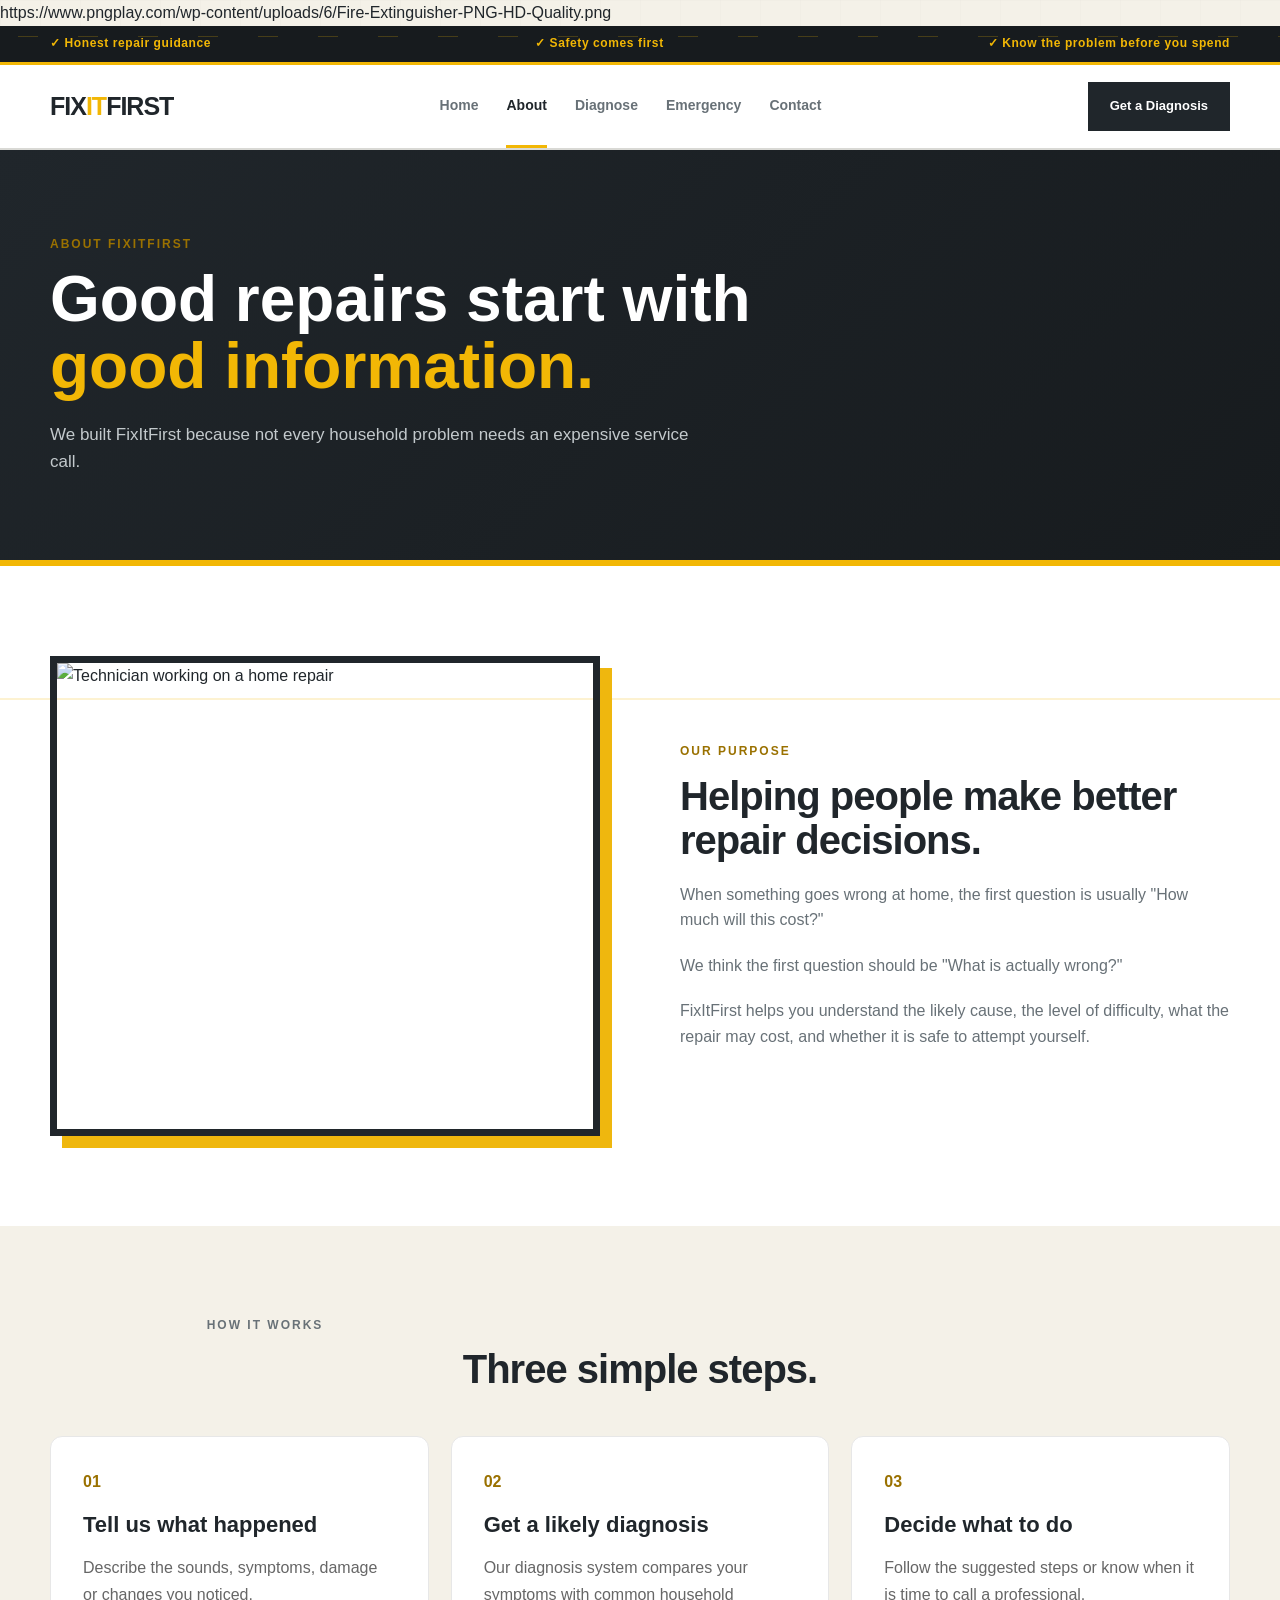
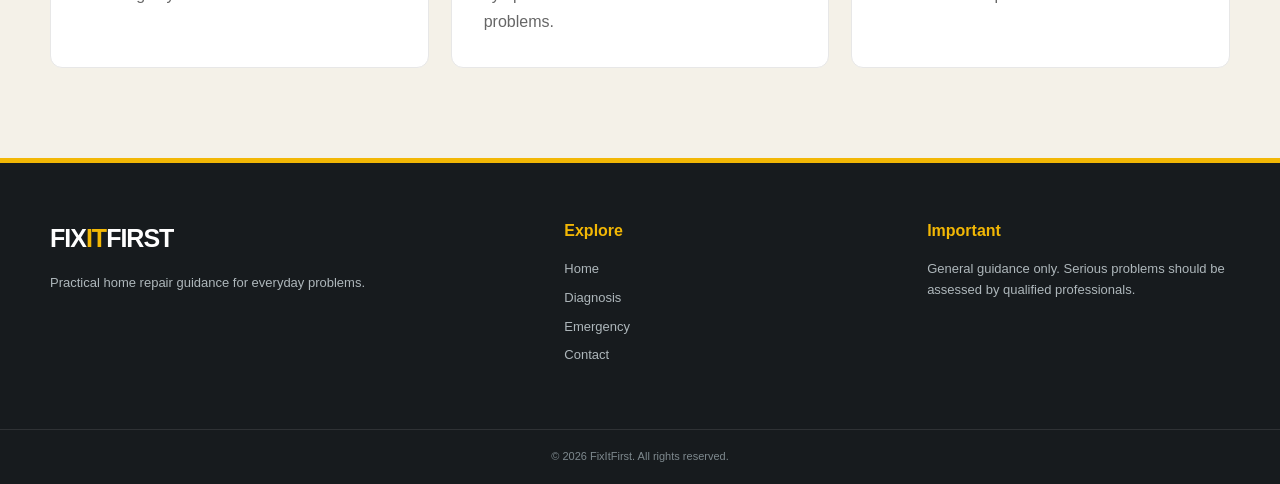
==== About.html @ e2e4d922 "Add files via upload" ====
<!DOCTYPE html>
<html lang="en">

<head>

    <meta charset="UTF-8">
    <meta name="viewport" content="width=device-width, initial-scale=1.0">

    <title>FixItFirst | About</title>

    <link rel="stylesheet" href="style.css">
    <script src="script.js" defer></script>

</head>


<body class="about-page">
https://www.pngplay.com/wp-content/uploads/6/Fire-Extinguisher-PNG-HD-Quality.png


<header class="site-header">

    <div class="top-strip">

        <div class="container top-strip-inner">

            <span>✓ Honest repair guidance</span>
            <span>✓ Safety comes first</span>
            <span>✓ Know the problem before you spend</span>

        </div>

    </div>


    <nav class="navbar container">

        <a href="index.html" class="logo">
            FIX<span>IT</span>FIRST
        </a>


        <div class="nav-links">

            <a href="index.html">
                Home
            </a>

            <a href="about.html" class="active">
                About
            </a>

            <a href="diagnosis.html">
                Diagnose
            </a>

            <a href="emergency.html">
                Emergency
            </a>

            <a href="contact.html">
                Contact
            </a>

        </div>


        <a href="diagnosis.html" class="nav-button">
            Get a Diagnosis
        </a>

    </nav>

</header>


<main>


<section class="page-banner">

    <div class="container">

        <p class="section-label">
            ABOUT FIXITFIRST
        </p>

        <h1>
            Good repairs start with
            <strong>good information.</strong>
        </h1>

        <p>
            We built FixItFirst because not every household problem
            needs an expensive service call.
        </p>

    </div>

</section>


<section class="about-intro">

    <div class="container two-column">

        <div>

            <img
                class="about-photo"
                src="https://encrypted-tbn0.gstatic.com/images?q=tbn:ANd9GcSNRRQUdKhehQV7xkURLYM2NJNcGUtj136J3G-piGSY-sC4UCUkfXoWfO4F&s=10"
                alt="Technician working on a home repair">

        </div>


        <div class="about-copy">

            <p class="section-label">
                OUR PURPOSE
            </p>

            <h2>
                Helping people make better repair decisions.
            </h2>

            <p>
                When something goes wrong at home, the first question
                is usually "How much will this cost?"
            </p>

            <p>
                We think the first question should be
                "What is actually wrong?"
            </p>

            <p>
                FixItFirst helps you understand the likely cause,
                the level of difficulty, what the repair may cost,
                and whether it is safe to attempt yourself.
            </p>

        </div>

    </div>

</section>


<section class="process-section">

    <div class="container">

        <div class="section-heading centered">

            <p class="section-label">
                HOW IT WORKS
            </p>

            <h2>
                Three simple steps.
            </h2>

        </div>


        <div class="process-grid">

            <div class="process-card">

                <span>01</span>

                <h3>
                    Tell us what happened
                </h3>

                <p>
                    Describe the sounds, symptoms, damage or
                    changes you noticed.
                </p>

            </div>


            <div class="process-card">

                <span>02</span>

                <h3>
                    Get a likely diagnosis
                </h3>

                <p>
                    Our diagnosis system compares your symptoms
                    with common household problems.
                </p>

            </div>


            <div class="process-card">

                <span>03</span>

                <h3>
                    Decide what to do
                </h3>

                <p>
                    Follow the suggested steps or know when it is
                    time to call a professional.
                </p>

            </div>

        </div>

    </div>

</section>


</main>


<footer>

    <div class="container footer-grid">

        <div>

            <div class="logo footer-logo">
                FIX<span>IT</span>FIRST
            </div>

            <p>
                Practical home repair guidance for everyday problems.
            </p>

        </div>


        <div>

            <h4>Explore</h4>

            <a href="index.html">Home</a>
            <a href="diagnosis.html">Diagnosis</a>
            <a href="emergency.html">Emergency</a>
            <a href="contact.html">Contact</a>

        </div>


        <div>

            <h4>Important</h4>

            <p>
                General guidance only. Serious problems should be
                assessed by qualified professionals.
            </p>

        </div>

    </div>


    <div class="footer-bottom">
        © 2026 FixItFirst. All rights reserved.
    </div>

</footer>


</body>
</html>
---- style.css ----
/* =========================================================
   FIXITFIRST — HANDY TOOL / WORKSHOP THEME
========================================================= */

* {
    margin: 0;
    padding: 0;
    box-sizing: border-box;
}

:root {
    --navy: #20262b;
    --navy-light: #30383e;
    --orange: #f2b705;
    --orange-dark: #d99600;
    --cream: #f4f1e8;
    --white: #ffffff;
    --gray: #687177;
    --light-gray: #d9d9d5;
    --green: #3d7655;
    --red: #c83b32;
    --border: #d9d9d5;
    --dark: #20262b;
    --muted: #687177;
    --steel: #879097;
    --steel-dark: #4d565c;
    --workshop-black: #171b1e;
    --wood: #b8793c;
}


/* =========================================================
   BASE
========================================================= */

html {
    scroll-behavior: smooth;
}

body {
    font-family: Arial, Helvetica, sans-serif;
    color: var(--navy);
    background: var(--cream);
    line-height: 1.6;
    position: relative;
    overflow-x: hidden;
}

img {
    max-width: 100%;
    display: block;
}

a {
    text-decoration: none;
    color: inherit;
}

button,
input,
textarea,
select {
    font-family: inherit;
}

.container {
    width: min(1180px, calc(100% - 40px));
    margin: auto;
}


/* =========================================================
   TOP STRIP — TOOLBOX BLACK
========================================================= */

.top-strip {
    background: var(--workshop-black);
    color: var(--orange);
    font-size: 12px;
    font-weight: 800;
    letter-spacing: .6px;
    border-bottom: 3px solid var(--orange);
}

.top-strip-inner {
    min-height: 36px;
    display: flex;
    align-items: center;
    justify-content: space-between;
    gap: 20px;
}


/* =========================================================
   NAVIGATION
========================================================= */

.site-header {
    background: var(--white);
    border-bottom: 2px solid var(--light-gray);
}

.navbar {
    min-height: 78px;
    display: flex;
    align-items: center;
    justify-content: space-between;
    gap: 30px;
}

.logo {
    font-size: 25px;
    font-weight: 900;
    letter-spacing: -1px;
    color: var(--navy);
    white-space: nowrap;
}

.logo span {
    color: var(--orange);
}

.nav-links {
    display: flex;
    align-items: center;
    gap: 28px;
}

.nav-links a {
    font-size: 14px;
    font-weight: 800;
    color: var(--gray);
    padding: 29px 0;
    border-bottom: 3px solid transparent;
    transition: .2s;
}

.nav-links a:hover,
.nav-links a.active {
    color: var(--navy);
    border-bottom-color: var(--orange);
}

.nav-button {
    background: var(--navy);
    color: white;
    padding: 12px 20px;
    font-size: 13px;
    font-weight: 900;
    border: 2px solid var(--navy);
    transition: .2s;
}

.nav-button:hover {
    background: var(--orange);
    color: var(--navy);
    border-color: var(--orange);
}


/* =========================================================
   BUTTONS
========================================================= */

.button {
    display: inline-block;
    padding: 15px 23px;
    font-size: 14px;
    font-weight: 900;
    border: 2px solid transparent;
    transition: .2s;
}

.button-orange {
    background: var(--orange);
    color: var(--navy);
    border-color: var(--orange);
}

.button-orange:hover {
    background: var(--orange-dark);
    border-color: var(--orange-dark);
}

.button-outline {
    border-color: var(--navy);
    color: var(--navy);
    background: transparent;
}

.button-outline:hover {
    background: var(--navy);
    color: white;
}


/* =========================================================
   LABELS
========================================================= */

.section-label {
    color: #9a7100;
    font-size: 12px;
    font-weight: 900;
    letter-spacing: 2px;
    margin-bottom: 12px;
}


/* =========================================================
   HERO
========================================================= */

.hero {
    max-width: 1280px;
    width: calc(100% - 40px);
    margin: 55px auto 80px;
    display: grid;
    grid-template-columns: 1.05fr .95fr;
    gap: 70px;
    align-items: center;

    position: relative;
    overflow: visible;
    z-index: 1;
}

.hero-image {
    position: relative;
    height: 570px;
    overflow: hidden;
    background: var(--steel-dark);
    border: 8px solid var(--navy);
    box-shadow:
        12px 12px 0 var(--orange);
}

.hero-image img {
    width: 100%;
    height: 100%;
    border-radius: 0;
    object-fit: cover;
    transition: transform .5s ease;
}

.hero-image:hover img {
    transform: scale(1.02);
}

.hero-badge {
    position: absolute;
    bottom: 25px;
    left: 25px;
    background: var(--orange);
    color: var(--navy);
    padding: 18px 22px;
    min-width: 230px;
    border-left: 6px solid var(--navy);
    margin-bottom: 22.5px;
}

.hero-badge strong {
    display: block;
    font-size: 14px;
}

.hero-badge span {
    display: block;
    font-size: 12px;
    margin-top: 3px;
}

.hero-content {
    position: relative;
}

.hero-content h1 {
    position: relative;
    font-size: clamp(42px, 5vw, 68px);
    line-height: 1.02;
    letter-spacing: -2px;
    margin-bottom: 25px;
}

.hero-content h1 strong {
    display: block;
    color: #b78300;
}

.hero-description {
    max-width: 590px;
    color: var(--gray);
    font-size: 17px;
    margin-bottom: 30px;
}

.hero-buttons {
    display: flex;
    gap: 12px;
    margin-bottom: 40px;
}

.trust-row {
    display: flex;
    position: relative;
    border-top: 2px solid #d2d2cd;
    padding-top: 22px;
    gap: 40px;
}

.trust-row div {
    display: flex;
    flex-direction: column;
}

.trust-row strong {
    color: #a37600;
    font-size: 13px;
}

.trust-row span {
    color: var(--gray);
    font-size: 13px;
}


/* =========================================================
   SERVICES — TOOL CARDS
========================================================= */

.services-section {
    background: var(--white);
    padding: 90px 0;
    border-top: 1px solid var(--light-gray);
}

.section-heading {
    display: flex;
    justify-content: space-between;
    gap: 50px;
    align-items: end;
    margin-bottom: 40px;
}

.section-heading h2,
.why-section h2,
.about-copy h2,
.process-section h2,
.contact-info h2 {
    font-size: 40px;
    line-height: 1.1;
    letter-spacing: -1px;
}

.section-heading > p {
    max-width: 430px;
    color: var(--gray);
}

.service-grid {
    display: grid;
    grid-template-columns: repeat(3, 1fr);
    gap: 20px;
}

.service-card {
    background: var(--cream);
    overflow: visible;
    border: 1px solid var(--light-gray);
    border-bottom: 5px solid var(--orange);
    transition: .25s;
}

.service-card:hover {
    transform: translateY(-5px);
    box-shadow:
        0 15px 35px rgba(32, 38, 43, .16);
}

.service-card img {
    width: 100%;
    height: 230px;
    object-fit: cover;
    filter: saturate(.9);
    transition: transform .4s ease;
}

.service-card:hover img {
    transform: scale(1.04);
}

.service-card-content {
    padding: 24px;
}

.service-card-content > span {
    color: #a37600;
    font-size: 12px;
    font-weight: 900;
}

.service-card h3 {
    font-size: 25px;
    margin: 8px 0;
}

.service-card p {
    color: var(--gray);
    font-size: 14px;
}


/* =========================================================
   WHY SECTION
========================================================= */

.why-section {
    padding: 100px 0;
    background:
        linear-gradient(
            135deg,
            #f4f1e8 0%,
            #ebe8df 100%
        );
}

.why-grid {
    display: grid;
    grid-template-columns: 1fr 1fr;
    gap: 100px;
    align-items: center;
}

.large-text {
    color: var(--gray);
    font-size: 17px;
    margin: 25px 0;
    max-width: 550px;
}

.text-link {
    color: #9a7100;
    font-weight: 900;
}

.text-link:hover {
    text-decoration: underline;
}

.check-list {
    background: var(--navy);
    color: white;
    padding: 35px;
    border-left: 6px solid var(--orange);
    box-shadow: 8px 8px 0 rgba(32, 38, 43, .12);
}

.check-item {
    display: flex;
    gap: 18px;
    padding: 20px 0;
    border-bottom: 1px solid rgba(255,255,255,.15);
}

.check-item:last-child {
    border-bottom: none;
}

.check-item > span {
    width: 28px;
    height: 28px;
    flex-shrink: 0;
    background: var(--orange);
    color: var(--navy);
    display: grid;
    place-items: center;
    font-weight: 900;
}

.check-item strong {
    font-size: 16px;
}

.check-item p {
    color: #c3c9cc;
    font-size: 13px;
    margin-top: 3px;
}


/* =========================================================
   TESTIMONIAL
========================================================= */

.testimonial-section {
    background: var(--navy);
    color: white;
    padding: 90px 0;
    border-top: 5px solid var(--orange);
}

.testimonial-section .section-label {
    color: var(--orange);
}

.testimonial-section blockquote {
    max-width: 900px;
    font-size: 32px;
    line-height: 1.3;
    font-weight: 700;
}

.testimonial-name {
    margin-top: 20px;
    font-size: 14px;
    color: #c3c9cc;
}


/* =========================================================
   PAGE BANNER
========================================================= */

.page-banner {
    background:
        linear-gradient(
            135deg,
            var(--navy),
            var(--workshop-black)
        );
    color: white;
    padding: 85px 0;
    border-bottom: 6px solid var(--orange);
}

.page-banner h1 {
    font-size: clamp(42px, 5vw, 65px);
    line-height: 1.05;
    max-width: 800px;
    margin-bottom: 20px;
}

.page-banner h1 strong {
    display: block;
    color: var(--orange);
}

.page-banner p:last-child {
    color: #c3c9cc;
    max-width: 650px;
    font-size: 17px;
}


/* =========================================================
   ABOUT
========================================================= */

.about-intro {
    background: white;
    padding: 90px 0;
}

.two-column {
    display: grid;
    grid-template-columns: 1fr 1fr;
    gap: 80px;
    align-items: center;
}

.about-photo {
    width: 100%;
    height: 480px;
    object-fit: cover;
    border: 7px solid var(--navy);
    box-shadow: 12px 12px 0 var(--orange);
}

.about-copy p:not(.section-label) {
    color: var(--gray);
    margin-top: 20px;
}

.process-section {
    padding: 90px 0;
    background: var(--cream);
}

.centered {
    display: block;
    text-align: center;
}

.process-grid {
    display: grid;
    grid-template-columns: repeat(3, 1fr);
    gap: 20px;
}

.process-card {
    background: white;
    padding: 35px;
    border-top: 5px solid var(--orange);
    border-left: 1px solid var(--light-gray);
    border-right: 1px solid var(--light-gray);
    border-bottom: 1px solid var(--light-gray);
}

.process-card > span {
    color: #9a7100;
    font-weight: 900;
}

.process-card h3 {
    font-size: 22px;
    margin: 12px 0;
}

.process-card p {
    color: var(--gray);
}


/* =========================================================
   DIAGNOSIS
========================================================= */

.diagnosis-header {
    background: var(--navy);
    color: white;
    padding: 65px 0;
    border-bottom: 5px solid var(--orange);
}

.diagnosis-header h1 {
    font-size: 55px;
    margin-bottom: 12px;
}

.diagnosis-header p:last-child {
    color: #c3c9cc;
    max-width: 650px;
}

.emergency-alert {
    margin: 30px 0;
    background: #fff5f2;
    border: 1px solid #e6c5bf;
    border-left: 6px solid var(--red);
    padding: 20px;
    display: flex;
    align-items: center;
    gap: 18px;
}

.emergency-alert-icon {
    background: var(--red);
    color: white;
    width: 40px;
    height: 40px;
    display: grid;
    place-items: center;
    font-weight: 900;
    flex-shrink: 0;
}

.emergency-alert strong {
    display: block;
    color: #8d2721;
}

.emergency-alert p {
    color: #765c59;
    font-size: 13px;
}

.emergency-button {
    margin-left: auto;
    background: #fff1f2;
    color: #c53030;
    border: 1px solid #fecdd3;
    padding: 12px 18px;
    font-size: 13px;
    font-weight: 900;
    white-space: nowrap;
    transition: .2s;
}

.emergency-button:hover {
    background: #fee2e2;
}


/* =========================================================
   DIAGNOSIS PANELS
========================================================= */

.diagnosis-form-panel,
.result-panel {
    background: white;
    padding: 35px;
    border: 1px solid var(--light-gray);
}

.result-panel {
    border-top: 5px solid var(--green);
    box-shadow: 0 8px 25px rgba(32,38,43,.06);
}

.diagnosis-layout {
    display: grid;
    grid-template-columns: .9fr 1.1fr;
    gap: 25px;
    padding-bottom: 90px;
}

.form-heading {
    display: flex;
    gap: 18px;
    margin-bottom: 30px;
}

.form-number {
    color: #a37600;
    font-weight: 900;
    font-size: 14px;
}

.form-heading h2 {
    font-size: 27px;
    margin-bottom: 5px;
}

.form-heading p {
    color: var(--gray);
    font-size: 14px;
}

.diagnosis-form-panel label,
.contact-form label {
    display: block;
    font-size: 13px;
    font-weight: 800;
    margin: 20px 0 7px;
}

select,
textarea,
input {
    width: 100%;
    border: 1px solid #c8cdca;
    background: #fafafa;
    padding: 14px;
    font-family: inherit;
    font-size: 14px;
    color: var(--navy);
}

select:focus,
textarea:focus,
input:focus {
    outline: 3px solid rgba(242,183,5,.25);
    border-color: var(--orange);
}

.example-box {
    background: #efeee8;
    padding: 18px;
    margin: 20px 0;
    font-size: 13px;
    border-left: 4px solid var(--steel);
}

.example-box ul {
    padding-left: 18px;
    margin-top: 7px;
    color: var(--gray);
}

.diagnose-button {
    width: 100%;
    background: var(--orange);
    color: var(--navy);
    border: none;
    padding: 16px;
    font-size: 14px;
    font-weight: 900;
    cursor: pointer;
    transition: .2s;
}

.diagnose-button:hover {
    background: var(--orange-dark);
}


/* =========================================================
   RESULT
========================================================= */

.result-label {
    color: var(--green);
    font-size: 11px;
    font-weight: 900;
    letter-spacing: 2px;
}

.result-status {
    font-size: 11px;
    font-weight: 900;
    color: var(--gray);
}

.result-panel h2 {
    font-size: 32px;
    line-height: 1.15;
    margin-bottom: 12px;
}

#resultDescription {
    color: var(--gray);
    margin-bottom: 25px;
}

.diagnosis-stats {
    display: grid;
    grid-template-columns: repeat(4, 1fr);
    border-top: 1px solid var(--light-gray);
    border-bottom: 1px solid var(--light-gray);
    margin-bottom: 30px;
}

.diagnosis-stats div {
    padding: 18px 12px;
    border-right: 1px solid var(--light-gray);
}

.diagnosis-stats div:last-child {
    border-right: none;
}

.diagnosis-stats span {
    display: block;
    font-size: 11px;
    color: var(--gray);
    margin-bottom: 5px;
}

.diagnosis-stats strong {
    font-size: 15px;
}

.repair-section h3 {
    font-size: 21px;
    margin-bottom: 15px;
}

.repair-section ol {
    padding-left: 22px;
}

.repair-section li {
    margin-bottom: 12px;
    padding-left: 5px;
}

.result-safety {
    margin-top: 25px;
    padding: 16px;
    background: #fff7e0;
    border-left: 5px solid var(--orange);
    color: #735a1a;
    font-size: 13px;
}

.result-disclaimer {
    margin-top: 25px;
    padding-top: 15px;
    border-top: 1px solid var(--light-gray);
    color: #8a9295;
    font-size: 11px;
}


/* =========================================================
   HOME DIAGNOSIS
========================================================= */

.home-diagnosis {
    background: white;
    border: 1px solid var(--border);
    border-radius: 8px;
    padding: 20px;
    max-width: 650px;
    box-shadow:
        0 12px 35px rgba(32, 38, 43, 0.08);
}

.input-header {
    display: flex;
    justify-content: space-between;
    align-items: center;
    margin-bottom: 12px;
}

.input-header strong {
    color: var(--dark);
    font-size: 15px;
}

.input-header span {
    color: var(--muted);
    font-size: 12px;
}

.home-diagnosis textarea {
    min-height: 100px;
    margin-bottom: 12px;
}


/* =========================================================
   EMERGENCY PAGE
========================================================= */

.emergency-hero {
    background: var(--red);
    color: white;
    padding: 75px 0;
    border-bottom: 6px solid #9d2721;
}

.emergency-symbol {
    width: 60px;
    height: 60px;
    border: 3px solid white;
    display: grid;
    place-items: center;
    font-size: 30px;
    font-weight: 900;
    margin-bottom: 20px;
}

.emergency-hero .section-label {
    color: white;
}

.emergency-hero h1 {
    font-size: 55px;
    line-height: 1.05;
    max-width: 800px;
}

.emergency-hero p:last-child {
    margin-top: 18px;
    color: #ffe4e1;
}

.emergency-content {
    padding-top: 60px;
    padding-bottom: 60px;
}

.danger-card {
    display: grid;
    grid-template-columns: 80px 1fr;
    background: white;
    margin-bottom: 15px;
    padding: 28px;
    border-left: 5px solid var(--red);
    border-bottom: 1px solid var(--light-gray);
}

.danger-number {
    color: var(--red);
    font-size: 14px;
    font-weight: 900;
}

.danger-card h2 {
    margin-bottom: 7px;
}

.danger-card p {
    color: var(--gray);
}

.emergency-footer-section {
    background: var(--navy);
    color: white;
    padding: 75px 0;
    border-top: 5px solid var(--orange);
}

.emergency-footer-section h2 {
    font-size: 35px;
}

.emergency-footer-section p {
    color: #b9c3c8;
    max-width: 650px;
    margin: 15px 0 25px;
}


/* =========================================================
   CONTACT
========================================================= */

.contact-layout {
    padding-top: 80px;
    padding-bottom: 90px;
    display: grid;
    grid-template-columns: 1fr 1fr;
    gap: 80px;
}

.contact-info > p:not(.section-label) {
    color: var(--gray);
    margin: 20px 0 35px;
}

.contact-detail {
    display: flex;
    gap: 18px;
    padding: 18px 0;
    border-top: 1px solid var(--light-gray);
}

.contact-detail > span {
    color: #a37600;
    font-weight: 900;
}

.contact-detail strong {
    font-size: 15px;
}

.contact-detail p {
    color: var(--gray);
    font-size: 13px;
}

.contact-form-container {
    background: white;
    padding: 35px;
    border-top: 5px solid var(--orange);
    box-shadow: 0 10px 30px rgba(32,38,43,.07);
}

.contact-success {
    margin-top: 15px;
    color: var(--green);
    font-weight: 800;
}


/* =========================================================
   SAFETY SECTION
========================================================= */

.safety-home {
    margin: 80px 8%;
    padding: 40px;
    background: #fff7e6;
    border: 1px solid #ecd59c;
    border-radius: 8px;
    display: grid;
    grid-template-columns: auto 1fr auto;
    align-items: center;
    gap: 25px;
    position: relative;
    overflow: hidden;
}

.safety-icon {
    width: 65px;
    height: 65px;
    display: grid;
    place-items: center;
    border-radius: 8px;
    background: var(--orange);
    color: var(--navy);
    font-size: 30px;
}

.safety-home h2 {
    color: #6f5300;
    margin: 5px 0;
}

.safety-home p {
    color: #866d27;
    font-size: 13px;
    max-width: 650px;
}


/* =========================================================
   STEP ICONS
========================================================= */

.step-icon {
    width: 55px;
    height: 55px;
    margin: 10px auto;
    display: grid;
    place-items: center;
    background: #e5e9eb;
    color: var(--navy);
    border-radius: 8px;
    font-size: 25px;
    border-bottom: 4px solid var(--orange);
}


/* =========================================================
   FOOTER
========================================================= */

footer {
    background: var(--workshop-black);
    color: white;
    border-top: 5px solid var(--orange);
}

.footer-grid {
    padding: 55px 0;
    display: grid;
    grid-template-columns: 1.5fr 1fr 1fr;
    gap: 60px;
}

.footer-logo {
    color: white;
    margin-bottom: 15px;
}

.footer-grid p {
    color: #aeb7bb;
    font-size: 13px;
    max-width: 330px;
}

.footer-grid h4 {
    margin-bottom: 15px;
    color: var(--orange);
}

.footer-grid a {
    display: block;
    color: #aeb7bb;
    font-size: 13px;
    margin-bottom: 8px;
    transition: .2s;
}

.footer-grid a:hover {
    color: var(--orange);
}

.footer-bottom {
    border-top: 1px solid rgba(255,255,255,.1);
    text-align: center;
    padding: 18px;
    color: #7e898e;
    font-size: 11px;
}


/* =========================================================
   BLUEPRINT GRID
========================================================= */

body::before {
    content: "";

    position: fixed;

    inset: 0;

    pointer-events: none;

    z-index: 0;

    opacity: .12;

    background-image:
        linear-gradient(
            rgba(20, 35, 47, .10) 1px,
            transparent 1px
        ),
        linear-gradient(
            90deg,
            rgba(20, 35, 47, .10) 1px,
            transparent 1px
        );

    background-size: 40px 40px;
}


/* Keep actual website above grid */

.site-header,
main,
footer {
    position: relative;
    z-index: 1;
}


/* =========================================================
   MOVING WORKSHOP LINE
========================================================= */

body::after {
    content: "";

    position: fixed;

    left: 0;

    top: 36px;

    width: 100%;

    height: 1px;

    pointer-events: none;

    z-index: 2;

    opacity: .22;

    background:
        repeating-linear-gradient(
            90deg,
            transparent 0,
            transparent 18px,
            var(--orange) 18px,
            var(--orange) 38px,
            transparent 38px,
            transparent 60px
        );

    animation: workshopLineMove 8s linear infinite;
}

@keyframes workshopLineMove {

    from {
        background-position: 0 0;
    }

    to {
        background-position: 160px 0;
    }
}


/* =========================================================
   FULL PAGE RULER
========================================================= */

.hero::before {
    content:
        "100\A 90\A 80\A 70\A 60\A 50\A 40\A 30\A 20\A 10\A 0";

    white-space: pre;

    position: fixed;

    left: 8px;
    top: 0;

    width: 35px;
    height: 100vh;

    color: #F4C542;

    font-size: 9px;
    font-weight: 700;

    line-height: 9.09vh;
    text-align: right;

    padding-right: 8px;

    background: none;

    border-right: 3px solid #F4C542;

    opacity: 1;

    pointer-events: none;

    z-index: 50;
}


/* Ruler measurement marks */

.hero::after {
    content: "";

    position: fixed;

    left: 43px;
    top: 0;

    width: 10px;
    height: 100vh;

    pointer-events: none;

    z-index: 51;

    background:
        repeating-linear-gradient(
            to bottom,
            #F4C542,
            #F4C542 2px,
            transparent 2px,
            transparent 9.09vh
        );

    opacity: 1;
}


/* =========================================================
   HOME PAGE RULER
========================================================= */

.home-page .top-strip::before {
    content:
        "100\A 90\A 80\A 70\A 60\A 50\A 40\A 30\A 20\A 10\A 0";

    white-space: pre;

    position: fixed;

    left: 8px;
    top: 0;

    width: 35px;
    height: 100vh;

    color: #F4C542;

    font-size: 9px;
    font-weight: 700;

    line-height: 9.09vh;

    text-align: right;

    padding-right: 8px;

    background: none;

    border-right: 3px solid #F4C542;

    opacity: 1;

    pointer-events: none;

    z-index: 9999;
}


.home-page .top-strip::after {
    content: "";

    position: fixed;

    left: 43px;
    top: 0;

    width: 10px;
    height: 100vh;

    background:
        repeating-linear-gradient(
            to bottom,
            #F4C542 0,
            #F4C542 2px,
            transparent 2px,
            transparent 9.09vh
        );

    opacity: 1;

    pointer-events: none;

    z-index: 9999;
}


/* =========================================================
   GEAR
========================================================= */

.hero-content h1::after {
    content: "⚙";

    position: absolute;

    right: -200px;
    top: -5px;

    color: var(--orange);

    font-size: 55px;

    opacity: .40;

    animation: gearSpin 12s linear infinite;
}

@keyframes gearSpin {

    from {
        transform: rotate(0deg);
    }

    to {
        transform: rotate(360deg);
    }
}


/* =========================================================
   DIAGNOSIS BUTTON — TOOL STYLE
========================================================= */

.hero-buttons .button-orange {
    position: relative;
    overflow: hidden;
}

.hero-buttons .button-orange::after {
    content: "";

    position: absolute;

    top: 0;
    left: -100%;

    width: 70%;
    height: 100%;

    background: rgba(255,255,255,.25);

    transform: skewX(-20deg);

    animation: buttonSweep 4s ease-in-out infinite;
}

@keyframes buttonSweep {

    0% {
        left: -100%;
    }

    35% {
        left: 130%;
    }

    100% {
        left: 130%;
    }
}


/* =========================================================
   LITTLE TECHNICAL MARKS
========================================================= */

.hero-content h1::before {
    content: "01";

    position: absolute;

    left: -42px;
    top: 8px;

    color: var(--orange);

    font-size: 9px;

    font-weight: 900;

    letter-spacing: 1px;

    opacity: .7;
}


/* =========================================================
   TRUST ROW — WORKSHOP STYLE
========================================================= */

.trust-row::before {
    content: "FIELD CHECK";

    position: absolute;

    right: 0;
    top: -25px;

    color: var(--orange);

    font-size: 8px;

    font-weight: 900;

    letter-spacing: 2px;
}


/* =========================================================
   SAFETY CARD — WARNING STRIPE
========================================================= */

.safety-home::before {
    content: "";

    position: absolute;

    left: 0;
    top: 0;
    bottom: 0;

    width: 7px;

    background:
        repeating-linear-gradient(
            -45deg,
            var(--orange) 0,
            var(--orange) 8px,
            var(--navy) 8px,
            var(--navy) 16px
        );
}


/* =========================================================
   SUBTLE SCROLLING DOTS
========================================================= */

.services-section,
.why-section,
.testimonial-section {
    position: relative;
    z-index: 1;
}

.services-section::after {
    content: "• • • • • • • • • • • •";

    position: absolute;

    right: 25px;
    top: 50px;

    color: var(--orange);

    font-size: 10px;

    letter-spacing: 8px;

    opacity: .25;

    animation: dotsMove 4s linear infinite;
}

@keyframes dotsMove {

    from {
        transform: translateX(0);
    }

    to {
        transform: translateX(-30px);
    }
}


/* =========================================================
   GOLD TEXTURE — HERO AREA
========================================================= */

main {
    position: relative;
}

main::before {
    content: "";

    position: absolute;

    left: 0;
    right: 0;
    top: 0;

    height: 850px;

    pointer-events: none;

    z-index: 0;

    background:

        /* Around image */

        radial-gradient(
            circle at 7% 12%,
            rgba(242,183,5,.10) 0,
            rgba(242,183,5,.10) 35px,
            transparent 36px
        ),

        radial-gradient(
            circle at 18% 38%,
            rgba(218,169,47,.07) 0,
            rgba(218,169,47,.07) 55px,
            transparent 56px
        ),

        radial-gradient(
            circle at 8% 72%,
            rgba(242,183,5,.08) 0,
            rgba(242,183,5,.08) 28px,
            transparent 29px
        ),

        radial-gradient(
            circle at 38% 18%,
            rgba(218,169,47,.07) 0,
            rgba(218,169,47,.07) 42px,
            transparent 43px
        ),

        radial-gradient(
            circle at 42% 82%,
            rgba(242,183,5,.08) 0,
            rgba(242,183,5,.08) 50px,
            transparent 51px
        ),

        /* Around text */

        radial-gradient(
            circle at 55% 10%,
            rgba(242,183,5,.07) 0,
            rgba(242,183,5,.07) 30px,
            transparent 31px
        ),

        radial-gradient(
            circle at 72% 18%,
            rgba(218,169,47,.08) 0,
            rgba(218,169,47,.08) 48px,
            transparent 49px
        ),

        radial-gradient(
            circle at 94% 15%,
            rgba(242,183,5,.07) 0,
            rgba(242,183,5,.07) 35px,
            transparent 36px
        ),

        radial-gradient(
            circle at 88% 42%,
            rgba(218,169,47,.06) 0,
            rgba(218,169,47,.06) 55px,
            transparent 56px
        ),

        radial-gradient(
            circle at 96% 72%,
            rgba(242,183,5,.08) 0,
            rgba(242,183,5,.08) 30px,
            transparent 31px
        ),

        /* Bottom / empty areas */

        radial-gradient(
            circle at 12% 92%,
            rgba(218,169,47,.06) 0,
            rgba(218,169,47,.06) 45px,
            transparent 46px
        ),

        radial-gradient(
            circle at 35% 96%,
            rgba(242,183,5,.07) 0,
            rgba(242,183,5,.07) 30px,
            transparent 31px
        ),

        radial-gradient(
            circle at 58% 88%,
            rgba(218,169,47,.06) 0,
            rgba(218,169,47,.06) 42px,
            transparent 43px
        ),

        radial-gradient(
            circle at 78% 92%,
            rgba(242,183,5,.07) 0,
            rgba(242,183,5,.07) 50px,
            transparent 51px
        ),

        radial-gradient(
            circle at 92% 88%,
            rgba(218,169,47,.06) 0,
            rgba(218,169,47,.06) 25px,
            transparent 26px
        );
}


/* =========================================================
   TABLET
========================================================= */

@media (max-width: 900px) {

    .top-strip-inner {
        display: none;
    }

    .navbar {
        flex-wrap: wrap;
        padding: 18px 0;
    }

    .nav-links {
        order: 3;
        width: 100%;
        justify-content: center;
        gap: 15px;
    }

    .nav-links a {
        padding: 5px 0;
        font-size: 12px;
    }

    .nav-button {
        margin-left: auto;
    }

    .hero {
        grid-template-columns: 1fr;
    }

    .hero-image {
        height: 400px;
        order: 2;
    }

    .service-grid,
    .process-grid {
        grid-template-columns: 1fr;
    }

    .why-grid,
    .two-column,
    .contact-layout {
        grid-template-columns: 1fr;
        gap: 40px;
    }

    .diagnosis-layout {
        grid-template-columns: 1fr;
    }

    .diagnosis-stats {
        grid-template-columns: 1fr 1fr;
    }

    .diagnosis-stats div:nth-child(2) {
        border-right: none;
    }

    .diagnosis-stats div {
        border-bottom: 1px solid var(--light-gray);
    }

    .footer-grid {
        grid-template-columns: 1fr;
        gap: 30px;
    }

    .safety-home {
        grid-template-columns: 1fr;
        text-align: center;
    }

    .safety-icon {
        margin: auto;
    }

    .safety-home p {
        margin: auto;
    }

    .hero-content h1::after {
        display: none;
    }

    .hero-content h1::before {
        display: none;
    }
.emergency-hero-image {
    width: 300px;
    height: 250px;

    right: -60px;
    opacity: .35;
}




}


/* =========================================================
   MOBILE
========================================================= */

@media (max-width: 600px) 

{.emergency-hero-image {
    width: 220px;
    height: 180px;

    right: -70px;
    top: auto;
    bottom: -20px;

    opacity: .22;
}

.emergency-hero .container {
    z-index: 3;
}


    .container {
        width: min(100% - 28px, 1180px);
    }

    .navbar {
        gap: 15px;
    }

    .nav-links {
        gap: 10px;
    }

    .nav-links a {
        font-size: 11px;
    }

    .nav-button {
        display: none;
    }

    .hero {
        width: calc(100% - 28px);
        margin-top: 30px;
    }

    .hero-image {
        height: 300px;
        border-width: 5px;

        box-shadow:
            7px 7px 0 var(--orange);
    }

    .hero-content h1,
    .diagnosis-header h1,
    .emergency-hero h1 {
        font-size: 42px;
    }

    .hero-buttons {
        flex-direction: column;
    }

    .button {
        text-align: center;
        width: 100%;
    }

    .section-heading {
        display: block;
    }

    .section-heading h2,
    .why-section h2,
    .about-copy h2,
    .process-section h2,
    .contact-info h2 {
        font-size: 32px;
    }

    .trust-row {
        gap: 20px;
        justify-content: space-between;
    }

    .emergency-alert {
        flex-wrap: wrap;
    }

    .emergency-button {
        margin-left: 0;
        width: 100%;
        text-align: center;
    }

    .diagnosis-form-panel,
    .result-panel,
    .contact-form-container {
        padding: 23px;
    }

    .diagnosis-stats {
        grid-template-columns: 1fr;
    }

    .diagnosis-stats div {
        border-right: none;
    }

    .danger-card {
        grid-template-columns: 45px 1fr;
        padding: 22px;
    }

    .hero-badge {
        left: 15px;
        bottom: 15px;
        min-width: 0;
        padding: 14px 16px;
    }

    .testimonial-section blockquote {
        font-size: 25px;
    }

    .safety-home {
        margin: 50px 14px;
        padding: 28px 20px;
    }


    /* =====================================================
       HERO IMAGE SLIDESHOW
    ===================================================== */

    .hero-image {
        position: relative;
        overflow: hidden;
    }

    .hero-image img {
        width: 100%;
        height: 100%;
        object-fit: cover;

        transition:
            opacity 0.8s ease,
            transform 6s ease;
    }

    .hero-image img.fade-out {
        opacity: 0;
    }

    .hero-image img.zoom {
        transform: scale(1.05);
    }

    .hero-dots {
        position: absolute;

        bottom: 25px;
        right: 25px;

        display: flex;
        gap: 7px;

        background: rgba(20, 24, 27, 0.8);

        padding: 9px 12px;
    }

    .hero-dots span {
        width: 8px;
        height: 8px;

        border-radius: 50%;

        background: rgba(255,255,255,.5);

        transition: .3s;
    }

    .hero-dots span.active {
        background: var(--orange);
        transform: scale(1.25);
    }


    /* Hide decorative effects on small screens */

    body::before,
    body::after {
        display: none;
    }

    .hero::before,
    .hero::after {
        display: none;
    }

    .hero-content h1::after,
    .hero-content h1::before {
        display: none;
    }

    .services-section::after {
        display: none;
    }

    .trust-row::before {
        display: none;
    }
}
/* =========================================================
   CREATOR INFO
========================================================= */

.creator-section {
    display: block !important;
    visibility: visible !important;
    opacity: 1 !important;
}

.creator-section h4 {
    color: var(--orange) !important;
    margin-bottom: 15px;
}

.creator-section p {
    display: block !important;
    color: #aeb7bb !important;
    font-size: 13px;
    margin-bottom: 6px;
}

.creator-section h4:nth-of-type(2) {
    margin-top: 20px;
}
main > * {
    position: relative;
    z-index: 1;
}

main::before {
    z-index: 0;
    pointer-events: none;
}
main > * {
    position: relative;
    z-index: 1;
}

main::before {
    z-index: 0;
    pointer-events: none;
}
/* =========================================================
   ABOUT PAGE DECORATIVE CIRCLES
========================================================= */

.about-intro {
    position: relative;
    overflow: hidden;
}

.about-intro::before {
    content: "";

    position: absolute;

    inset: 0;

    pointer-events: none;

    z-index: 0;

    background:
        radial-gradient(
            circle at 8% 20%,
            rgba(242,183,5,.10) 0,
            rgba(242,183,5,.10) 45px,
            transparent 46px
        ),

        radial-gradient(
            circle at 28% 75%,
            rgba(218,169,47,.08) 0,
            rgba(218,169,47,.08) 55px,
            transparent 56px
        ),

        radial-gradient(
            circle at 55% 18%,
            rgba(242,183,5,.08) 0,
            rgba(242,183,5,.08) 35px,
            transparent 36px
        ),

        radial-gradient(
            circle at 78% 65%,
            rgba(218,169,47,.08) 0,
            rgba(218,169,47,.08) 50px,
            transparent 51px
        ),

        radial-gradient(
            circle at 94% 25%,
            rgba(242,183,5,.09) 0,
            rgba(242,183,5,.09) 30px,
            transparent 31px
        );
}

/* Keep About page content above the circles */

.about-intro > * {
    position: relative;
    z-index: 1;
}
/* =========================================================
   PAGE-SPECIFIC GIMMICKS & ANIMATIONS
========================================================= */


/* =========================================================
   IMPORTANT:
   KEEP DECORATIONS BEHIND ACTUAL CONTENT
========================================================= */

main > * {
    position: relative;
    z-index: 2;
}

.contact-layout,
.diagnosis-layout,
.about-intro,
.process-section,
.emergency-content {
    position: relative;
    z-index: 3;
}


/* =========================================================
   UNIVERSAL FLOATING TECHNICAL CIRCLES
   These stay BEHIND boxes and text.
========================================================= */

main::after {
    content: "";

    position: absolute;

    width: 75px;
    height: 75px;

    right: 7%;
    top: 25%;

    border-radius: 50%;

    background: rgba(242, 183, 5, .10);

    border: 1px solid rgba(242, 183, 5, .18);

    z-index: 0;

    pointer-events: none;

    animation: floatingCircle 7s ease-in-out infinite;
}


@keyframes floatingCircle {

    0% {
        transform: translate(0, 0) scale(1);
    }

    50% {
        transform: translate(-25px, 20px) scale(1.12);
    }

    100% {
        transform: translate(0, 0) scale(1);
    }

}


/* =========================================================
   HOME PAGE
   "WORKSHOP MACHINE" EFFECT
========================================================= */

.home-page .hero-image {
    animation: workshopFloat 6s ease-in-out infinite;
}


@keyframes workshopFloat {

    0%,
    100% {
        transform: translateY(0);
    }

    50% {
        transform: translateY(-7px);
    }

}


/* Animated orange border */

.home-page .hero-image::before {

    content: "";

    position: absolute;

    inset: 10px;

    border: 2px solid rgba(242,183,5,.6);

    pointer-events: none;

    z-index: 5;

    animation: borderPulse 3s ease-in-out infinite;

}


@keyframes borderPulse {

    0%,
    100% {
        opacity: .25;
    }

    50% {
        opacity: .9;
    }

}


/* Moving shine across hero image */

.home-page .hero-image::after {

    content: "";

    position: absolute;

    top: 0;
    left: -100%;

    width: 40%;
    height: 100%;

    background: linear-gradient(
        90deg,
        transparent,
        rgba(255,255,255,.18),
        transparent
    );

    transform: skewX(-20deg);

    pointer-events: none;

    animation: imageSweep 6s ease-in-out infinite;

}


@keyframes imageSweep {

    0% {
        left: -100%;
    }

    45% {
        left: 140%;
    }

    100% {
        left: 140%;
    }

}


/* =========================================================
   ABOUT PAGE
   "SCANNER" EFFECT
========================================================= */

.about-page .about-photo {
    position: relative;

    animation: aboutImageFloat 6s ease-in-out infinite;
}


@keyframes aboutImageFloat {

    0%,
    100% {
        transform: translateY(0);
    }

    50% {
        transform: translateY(-5px);
    }

}


/* Technical scanning line */

.about-page .about-photo {
    filter: saturate(.95);
}


.about-page .about-intro::before {

    content: "";

    position: absolute;

    left: 0;
    right: 0;

    top: 20%;

    height: 2px;

    background: var(--orange);

    opacity: .18;

    pointer-events: none;

    animation: aboutScan 5s linear infinite;

}


@keyframes aboutScan {

    0% {
        top: 5%;
    }

    50% {
        top: 90%;
    }

    100% {
        top: 5%;
    }

}


/* About process cards appear slightly mechanical */

.about-page .process-card {

    transition:
        transform .3s ease,
        box-shadow .3s ease;

}


.about-page .process-card:hover {

    transform:
        translateY(-10px)
        rotate(-1deg);

    box-shadow:
        8px 8px 0 var(--orange);

}


/* =========================================================
   DIAGNOSIS PAGE
   "DIAGNOSTIC SCANNER"
========================================================= */

.diagnosis-page .diagnosis-form-panel {

    position: relative;

    overflow: hidden;

}


/* Moving scan line */

.diagnosis-page .diagnosis-form-panel::after {

    content: "";

    position: absolute;

    left: 0;
    right: 0;

    top: -5px;

    height: 3px;

    background: var(--orange);

    box-shadow:
        0 0 12px var(--orange),
        0 0 25px rgba(242,183,5,.5);

    opacity: .8;

    pointer-events: none;

    animation: diagnosticScan 4s linear infinite;

}


@keyframes diagnosticScan {

    0% {
        top: -5px;
    }

    100% {
        top: 100%;
    }

}


/* Diagnosis result panel gets a heartbeat */

.diagnosis-page .result-panel {

    animation: diagnosisPulse 4s ease-in-out infinite;

}


@keyframes diagnosisPulse {

    0%,
    100% {
        box-shadow:
            0 8px 25px rgba(32,38,43,.06);
    }

    50% {
        box-shadow:
            0 8px 30px rgba(61,118,85,.16);
    }

}


/* Green READY indicator */

.diagnosis-page .result-label {

    animation: readyBlink 2s ease-in-out infinite;

}


@keyframes readyBlink {

    0%,
    100% {
        opacity: 1;
    }

    50% {
        opacity: .45;
    }

}


/* Diagnose button "machine" press */

.diagnosis-page .diagnose-button:hover {

    transform: translateY(-2px);

    box-shadow:
        0 5px 0 var(--orange-dark);

}


.diagnosis-page .diagnose-button:active {

    transform: translateY(2px);

    box-shadow: none;

}


/* =========================================================
   EMERGENCY PAGE
   "WARNING SYSTEM"
========================================================= */

.emergency-page .emergency-hero {

    position: relative;

    overflow: hidden;

}


/* Moving warning stripes */

.emergency-page .emergency-hero::after {

    content: "";

    position: absolute;

    left: 0;
    right: 0;

    bottom: 0;

    height: 14px;

    background:
        repeating-linear-gradient(
            -45deg,
            #ffffff 0,
            #ffffff 10px,
            transparent 10px,
            transparent 20px
        );

    opacity: .35;

    animation: warningMove 1.5s linear infinite;

}


@keyframes warningMove {

    from {
        background-position: 0 0;
    }

    to {
        background-position: 40px 0;
    }

}


/* Emergency symbol pulses */

.emergency-page .emergency-symbol {

    animation: dangerPulse 1.5s ease-in-out infinite;

}


@keyframes dangerPulse {

    0%,
    100% {
        transform: scale(1);

        box-shadow:
            0 0 0 rgba(255,255,255,0);
    }

    50% {
        transform: scale(1.08);

        box-shadow:
            0 0 25px rgba(255,255,255,.35);
    }

}


/* Danger cards slide slightly when hovered */

.emergency-page .danger-card {

    transition:
        transform .25s ease,
        border-color .25s ease;

}


.emergency-page .danger-card:hover {

    transform: translateX(8px);

    border-left-color: #8d2721;

}


/* =========================================================
   CONTACT PAGE
   "COMMUNICATION NETWORK"
========================================================= */

.contact-page .contact-form-container {

    position: relative;

    overflow: hidden;

}


/* Moving orange line around form */

.contact-page .contact-form-container::before {

    content: "";

    position: absolute;

    top: 0;
    left: -100%;

    width: 70%;
    height: 5px;

    background: var(--orange);

    animation: contactScanner 4s ease-in-out infinite;

}


@keyframes contactScanner {

    0% {
        left: -100%;
    }

    45% {
        left: 130%;
    }

    100% {
        left: 130%;
    }

}


/* Form fields glow when focused */

.contact-page .contact-form input:focus,
.contact-page .contact-form textarea:focus {

    box-shadow:
        0 0 0 3px rgba(242,183,5,.12),
        0 0 15px rgba(242,183,5,.12);

    transform: translateY(-1px);

}


/* Contact details slide */

.contact-page .contact-detail {

    transition:
        transform .25s ease,
        background .25s ease;

}


.contact-page .contact-detail:hover {

    transform: translateX(7px);

    background: rgba(242,183,5,.06);

}


/* Number turns into a little tool marker */

.contact-page .contact-detail > span {

    transition: .25s ease;

}


.contact-page .contact-detail:hover > span {

    transform: rotate(8deg) scale(1.2);

    color: var(--orange-dark);

}


/* =========================================================
   FOOTER CREATOR INFORMATION
========================================================= */

footer .footer-grid > div:last-child p {

    transition:
        color .2s ease,
        transform .2s ease;

}


footer .footer-grid > div:last-child p:hover {

    color: var(--orange);

    transform: translateX(4px);

}


/* =========================================================
   ALL PAGE HEADINGS
   Small mechanical entrance animation
========================================================= */

.page-banner h1,
.diagnosis-header h1,
.emergency-hero h1 {

    animation:
        headingEnter .8s ease-out both;

}


@keyframes headingEnter {

    from {

        opacity: 0;

        transform:
            translateX(-25px);

    }

    to {

        opacity: 1;

        transform:
            translateX(0);

    }

}


/* =========================================================
   PAGE LABELS
========================================================= */

.page-banner .section-label,
.diagnosis-header .section-label,
.emergency-hero .section-label {

    animation:
        labelBlink 2.5s ease-in-out infinite;

}


@keyframes labelBlink {

    0%,
    100% {
        opacity: 1;
    }

    50% {
        opacity: .55;
    }

}


/* =========================================================
   BUTTON MICRO-INTERACTION
========================================================= */

.button,
.nav-button,
.diagnose-button {

    transition:
        transform .2s ease,
        background .2s ease,
        box-shadow .2s ease;

}


.button:hover,
.nav-button:hover {

    transform: translateY(-2px);

}


/* =========================================================
   REDUCE ANIMATIONS FOR USERS WHO REQUEST IT
========================================================= */

@media (prefers-reduced-motion: reduce) {

    *,
    *::before,
    *::after {

        animation-duration: .01ms !important;

        animation-iteration-count: 1 !important;

        transition-duration: .01ms !important;

        scroll-behavior: auto !important;

    }

}
.emergency-tab {
    position: fixed;
    right: 0;
    top: 15%;
    z-index: 1000;

    transform: translateX(100%);
    transition: transform 0.5s ease;
}

.emergency-tab.show {
    transform: translateX(0);
}

.emergency-tab-button {
    position: absolute;
    right: 0;
    top: 0;

    transform: translateX(-100%);

    border: none;
    background: #d6382f;
    color: white;

    padding: 14px 18px;

    display: flex;
    gap: 8px;
    align-items: center;

    font-weight: 800;
    letter-spacing: 1px;

    cursor: pointer;
}

.emergencyncontent {
    position: relative;
    width: 300px;

    padding: 28px;

    background: #fff;

    border-left: 5px solid #d6382f;

    box-shadow: -8px 8px 30px rgba(0, 0, 0, 0.15);
}

.emergency-close {
    position: absolute;
    top: 10px;
    right: 14px;

    border: none;
    background: none;

    font-size: 25px;
    cursor: pointer;
}

.emergency-small {
    color: #d6382f;
    font-size: 11px;
    font-weight: 800;
    letter-spacing: 2px;
}

.emergency-content h3 {
    margin: 8px 0;
    font-size: 24px;
    color: #20262d;
}

.emergency-content p {
    color: #66717b;
    line-height: 1.5;
    font-size: 14px;
}

.emergency-content a {
    display: block;

    margin-top: 18px;
    padding: 12px;

    background: #d6382f;
    color: white;

    text-align: center;
    text-decoration: none;

    font-weight: bold;
}
/* =========================================================
   EMERGENCY HERO — SLIDING IMAGE
========================================================= */

.emergency-hero {
    position: relative;
    overflow: hidden;
}

/* Image container */
.emergency-hero-image {
    position: absolute;

    right: -40px;
    top: 50%;

    width: 420px;
    height: 330px;

    transform: translateY(-50%) translateX(110%);

    z-index: 1;

    pointer-events: none;

    animation: emergencyImageSlide 1.2s cubic-bezier(.22,.61,.36,1) forwards;
}

/* Actual picture */
.emergency-hero-image img {
    width: 100%;
    height: 100%;

    object-fit: contain;

    filter:
        drop-shadow(0 15px 20px rgba(0,0,0,.25));

    animation: emergencyImageFloat 4s ease-in-out 1.2s infinite;
}


/* Slide out from the right */
@keyframes emergencyImageSlide {

    0% {
        transform:
            translateY(-50%)
            translateX(110%);

        opacity: 0;
    }

    70% {
        opacity: 1;
    }

    100% {
        transform:
            translateY(-50%)
            translateX(0);

        opacity: 1;
    }
}


/* Very subtle floating after entering */
@keyframes emergencyImageFloat {

    0%,
    100% {
        transform: translateY(0);
    }

    50% {
        transform: translateY(-8px);
    }
}
.emergency-hero .container {
    position: relative;
    z-index: 3;
}
/* ==========================================
   SUBTLE ABOUT PAGE ANIMATIONS
   ========================================== */


/* Scroll reveal */

.reveal {
    opacity: 0;
    transform: translateY(20px);
    transition:
        opacity 0.7s ease,
        transform 0.7s ease;
}

.reveal.visible {
    opacity: 1;
    transform: translateY(0);
}


/* Process section */

.process-section {
    padding: 90px 0;
}

.section-subtitle {
    max-width: 550px;
    margin: 12px auto 0;
    color: #777;
    line-height: 1.7;
}


/* Process cards */

.process-grid {
    display: grid;
    grid-template-columns: repeat(3, 1fr);
    gap: 22px;
    margin-top: 45px;
}

.process-card {
    position: relative;

    padding: 32px;

    border: 1px solid #e7e7e7;
    border-radius: 12px;

    background: #fff;

    transition:
        transform 0.3s ease,
        box-shadow 0.3s ease,
        border-color 0.3s ease;
}

.process-card:hover {
    transform: translateY(-6px);
    border-color: #d8d8d8;
    box-shadow: 0 14px 35px rgba(0, 0, 0, 0.07);
}

.process-number {
    display: block;

    margin-bottom: 25px;

    color: #ef5b3f;
    font-size: 13px;
    font-weight: 700;
    letter-spacing: 1px;
}

.process-card h3 {
    margin-bottom: 12px;
}

.process-card p {
    color: #666;
    line-height: 1.7;
}

.process-link {
    display: inline-block;

    margin-top: 15px;

    color: #222;
    font-size: 13px;
    font-weight: 600;

    text-decoration: none;

    transition:
        color 0.25s ease,
        transform 0.25s ease;
}

.process-link:hover {
    color: #ef5b3f;
    transform: translateX(4px);
}


/* ==========================================
   WHY SECTION
   ========================================== */

.why-section {
    padding: 90px 0;

    background: #f6f5f2;
}

.why-content {
    display: grid;
    grid-template-columns: 1fr 1fr;
    gap: 80px;

    max-width: 1050px;
    margin: auto;
}

.why-content h2 {
    max-width: 500px;
    margin-top: 8px;

    font-size: clamp(28px, 4vw, 44px);
    line-height: 1.15;
}

.why-text {
    padding-top: 20px;
}

.why-text p {
    margin-bottom: 20px;

    color: #5f5f5f;
    line-height: 1.8;
}


/* ==========================================
   SAFETY
   ========================================== */

.safety-section {
    padding: 90px 0;
}

.safety-box {
    position: relative;

    max-width: 900px;
    margin: auto;

    padding: 40px;

    border-left: 4px solid #ef5b3f;

    background: #fafafa;
}

.safety-heading {
    display: flex;
    align-items: center;
    gap: 18px;

    margin-bottom: 20px;
}

.safety-icon {
    display: grid;
    place-items: center;

    width: 38px;
    height: 38px;

    flex-shrink: 0;

    border-radius: 50%;

    background: #ef5b3f;
    color: white;

    font-weight: 800;
}

.safety-heading .section-label {
    margin-bottom: 3px;
}

.safety-heading h2 {
    margin: 0;
}

.safety-box > p {
    max-width: 750px;

    margin-left: 56px;

    color: #666;
    line-height: 1.8;
}

.safety-link {
    display: inline-block;

    margin-top: 8px;
    margin-left: 56px;

    color: #222;

    font-size: 13px;
    font-weight: 700;

    text-decoration: none;

    transition: color 0.25s ease;
}

.safety-link:hover {
    color: #ef5b3f;
}


/* ==========================================
   MOBILE
   ========================================== */

@media (max-width: 800px) {

    .process-grid {
        grid-template-columns: 1fr;
    }

    .why-content {
        grid-template-columns: 1fr;
        gap: 25px;
    }

    .why-content h2 {
        font-size: 32px;
    }

    .safety-box {
        padding: 30px 25px;
    }

    .safety-box > p,
    .safety-link {
        margin-left: 0;
    }

}


/* Respect reduced motion */

@media (prefers-reduced-motion: reduce) {

    .reveal {
        opacity: 1;
        transform: none;
        transition: none;
    }

    .process-card {
        transition: none;
    }

}
/* Scroll animation */

.reveal {
    opacity: 0;
    transform: translateY(30px);
    transition: opacity 0.8s ease, transform 0.8s ease;
}

.reveal.visible {
    opacity: 1;
    transform: translateY(0);
}
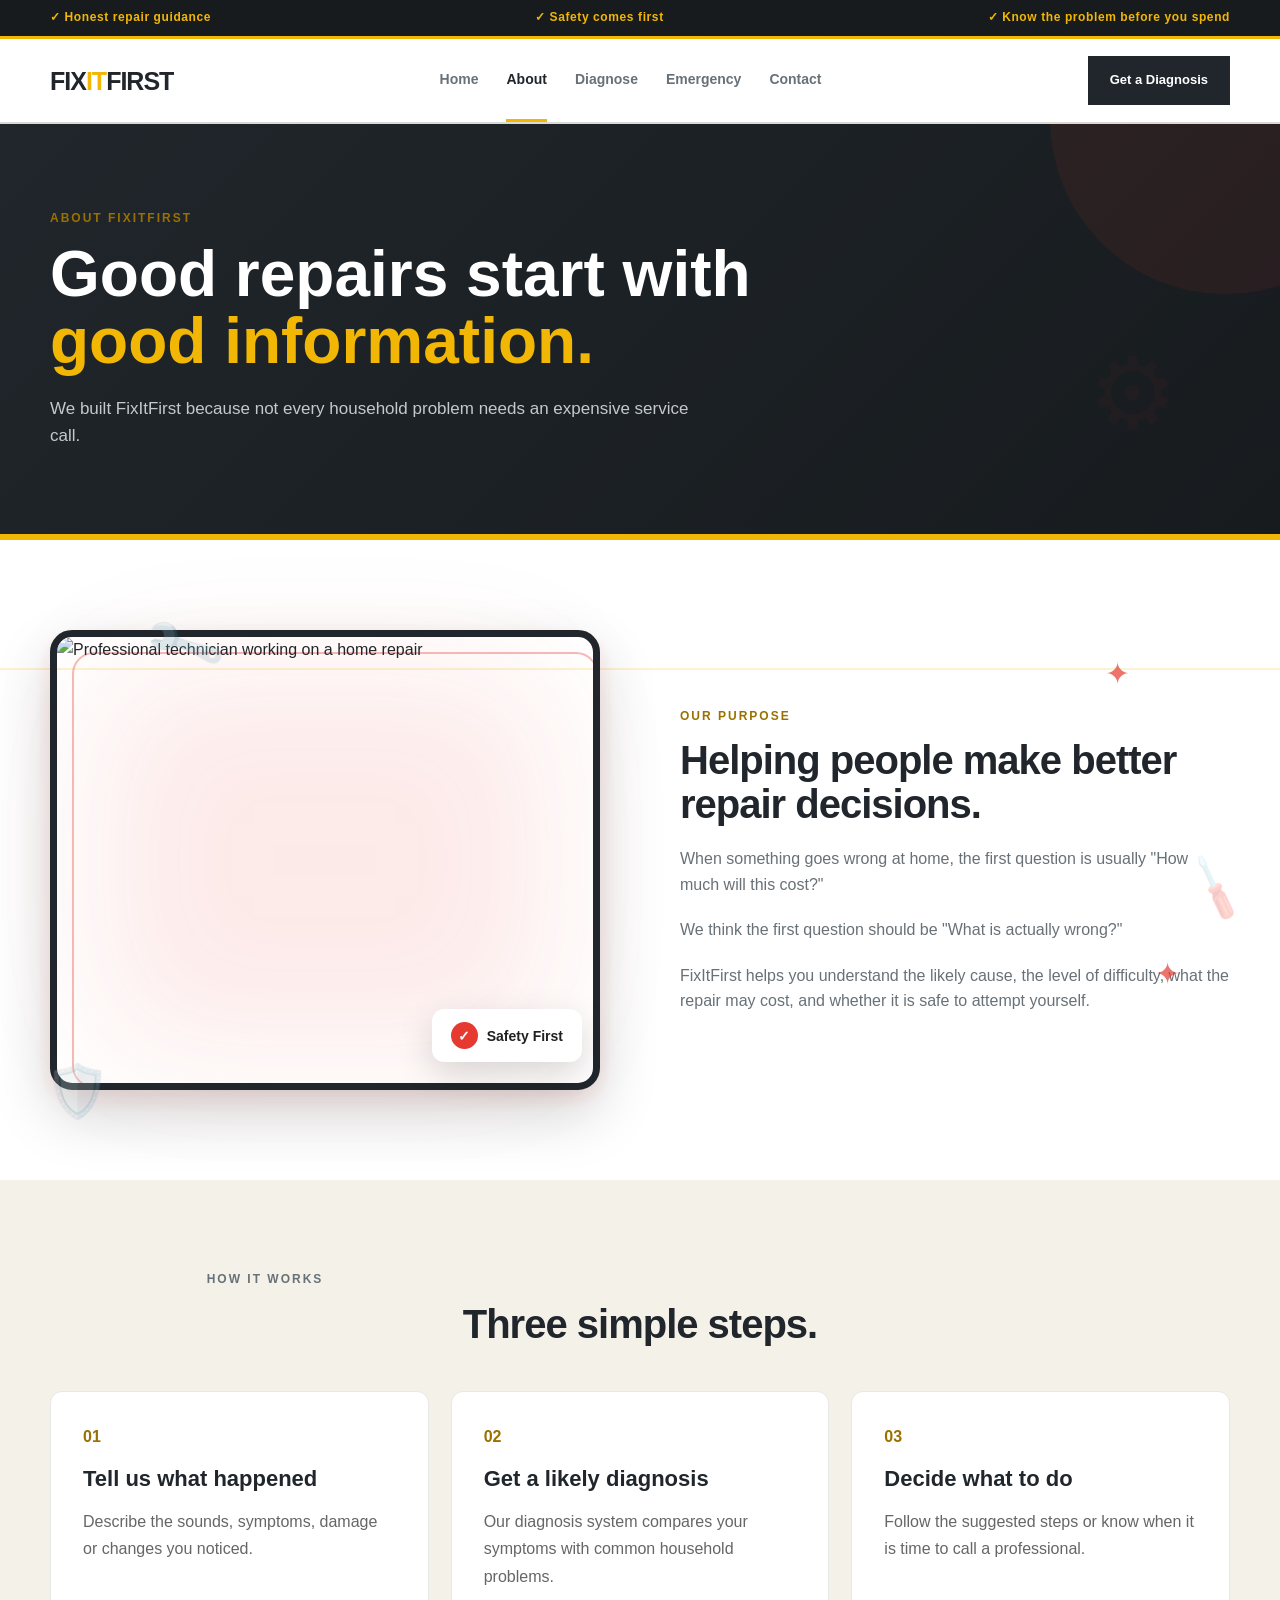
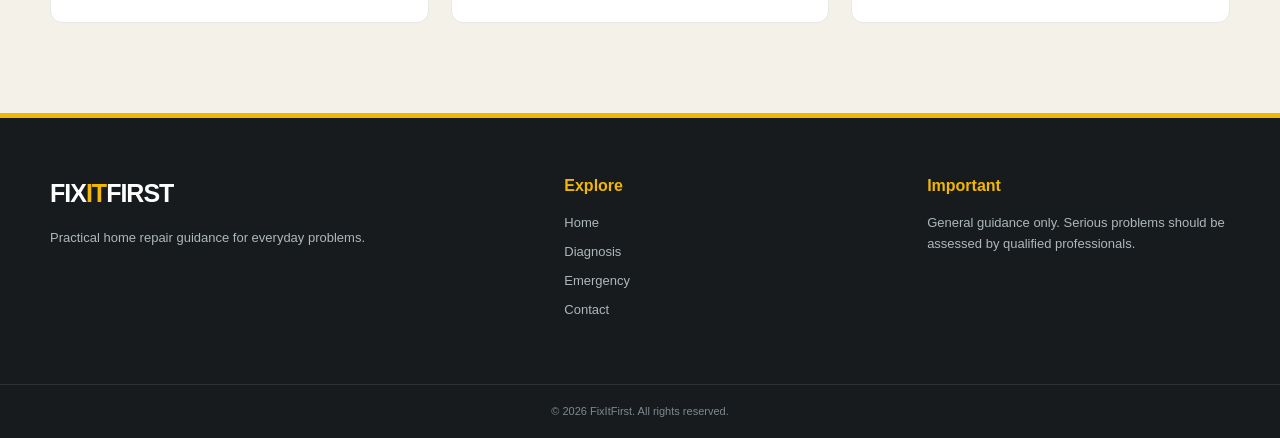
==== commit fd366d97: "Enhance About page with decorations and layout updates Added decorative elements and improved layout" ====
--- a/About.html
+++ b/About.html
@@ -15,263 +15,965 @@
 
 
 <body class="about-page">
-https://www.pngplay.com/wp-content/uploads/6/Fire-Extinguisher-PNG-HD-Quality.png
-
-
-<header class="site-header">
-
-    <div class="top-strip">
-
-        <div class="container top-strip-inner">
-
-            <span>✓ Honest repair guidance</span>
-            <span>✓ Safety comes first</span>
-            <span>✓ Know the problem before you spend</span>
+
+
+    <!-- Decorative repair elements -->
+
+    <div class="decor decor-wrench">🔧</div>
+    <div class="decor decor-screwdriver">🪛</div>
+    <div class="decor decor-shield">🛡️</div>
+
+    <div class="decor decor-spark spark-1">✦</div>
+    <div class="decor decor-spark spark-2">✦</div>
+
+
+    <!-- HEADER -->
+
+    <header class="site-header">
+
+        <div class="top-strip">
+
+            <div class="container top-strip-inner">
+
+                <span>✓ Honest repair guidance</span>
+                <span>✓ Safety comes first</span>
+                <span>✓ Know the problem before you spend</span>
+
+            </div>
 
         </div>
 
-    </div>
-
-
-    <nav class="navbar container">
-
-        <a href="index.html" class="logo">
-            FIX<span>IT</span>FIRST
-        </a>
-
-
-        <div class="nav-links">
-
-            <a href="index.html">
-                Home
+
+        <nav class="navbar container">
+
+            <a href="index.html" class="logo">
+                FIX<span>IT</span>FIRST
             </a>
 
-            <a href="about.html" class="active">
-                About
+
+            <div class="nav-links">
+
+                <a href="index.html">
+                    Home
+                </a>
+
+                <a href="about.html" class="active">
+                    About
+                </a>
+
+                <a href="diagnosis.html">
+                    Diagnose
+                </a>
+
+                <a href="emergency.html">
+                    Emergency
+                </a>
+
+                <a href="contact.html">
+                    Contact
+                </a>
+
+            </div>
+
+
+            <a href="diagnosis.html" class="nav-button">
+                Get a Diagnosis
             </a>
 
-            <a href="diagnosis.html">
-                Diagnose
-            </a>
-
-            <a href="emergency.html">
-                Emergency
-            </a>
-
-            <a href="contact.html">
-                Contact
-            </a>
+        </nav>
+
+    </header>
+
+
+    <!-- MAIN CONTENT -->
+
+    <main>
+
+
+        <!-- PAGE BANNER -->
+
+        <section class="page-banner">
+
+            <div class="blueprint-decor blueprint-banner-left">
+
+                <span class="lego-block lb1"></span>
+                <span class="lego-block lb2"></span>
+                <span class="lego-block lb3"></span>
+                <span class="lego-block lb4"></span>
+
+            </div>
+
+
+            <div class="blueprint-decor blueprint-banner-right">
+
+                <span class="lego-block lb1"></span>
+                <span class="lego-block lb2"></span>
+                <span class="lego-block lb3"></span>
+                <span class="lego-block lb4"></span>
+                <span class="lego-block lb5"></span>
+
+            </div>
+
+
+            <div class="container">
+
+                <p class="section-label">
+                    ABOUT FIXITFIRST
+                </p>
+
+                <h1>
+                    Good repairs start with
+                    <strong>good information.</strong>
+                </h1>
+
+                <p>
+                    We built FixItFirst because not every household problem
+                    needs an expensive service call.
+                </p>
+
+            </div>
+
+        </section>
+
+
+
+        <!-- ABOUT INTRO -->
+
+        <section class="about-intro">
+
+            <div class="container two-column">
+
+
+                <!-- QUALITY REPAIR IMAGE -->
+
+                <div class="about-image-wrap">
+
+                    <div class="image-glow"></div>
+
+                    <img
+                        class="about-photo"
+                        src="https://media.istockphoto.com/id/2268772385/photo/african-man-drilling-metal-in-workshop.jpg?s=612x612&w=0&k=20&c=bBj74pnWv4SMABKKafQgX3G-gzlhEmD7zj01A-RWfnw="
+                        alt="Professional technician working on a home repair">
+
+
+                    <div class="repair-badge">
+
+                        <span>✓</span>
+
+                        Safety First
+
+                    </div>
+
+                </div>
+
+
+
+                <!-- ABOUT TEXT -->
+
+                <div class="about-copy">
+
+                    <p class="section-label">
+                        OUR PURPOSE
+                    </p>
+
+                    <h2>
+                        Helping people make better repair decisions.
+                    </h2>
+
+                    <p>
+                        When something goes wrong at home, the first question
+                        is usually "How much will this cost?"
+                    </p>
+
+                    <p>
+                        We think the first question should be
+                        "What is actually wrong?"
+                    </p>
+
+                    <p>
+                        FixItFirst helps you understand the likely cause,
+                        the level of difficulty, what the repair may cost,
+                        and whether it is safe to attempt yourself.
+                    </p>
+
+                </div>
+
+            </div>
+
+        </section>
+
+
+
+        <!-- PROCESS SECTION -->
+
+        <section class="process-section">
+
+
+            <div class="blueprint-decor blueprint-process-left">
+
+                <span class="lego-block lb1"></span>
+                <span class="lego-block lb2"></span>
+                <span class="lego-block lb3"></span>
+                <span class="lego-block lb4"></span>
+
+            </div>
+
+
+            <div class="blueprint-decor blueprint-process-right">
+
+                <span class="lego-block lb1"></span>
+                <span class="lego-block lb2"></span>
+                <span class="lego-block lb3"></span>
+                <span class="lego-block lb4"></span>
+                <span class="lego-block lb5"></span>
+
+            </div>
+
+
+            <div class="container">
+
+
+                <div class="section-heading centered">
+
+                    <p class="section-label">
+                        HOW IT WORKS
+                    </p>
+
+                    <h2>
+                        Three simple steps.
+                    </h2>
+
+                </div>
+
+
+
+                <div class="process-grid">
+
+
+                    <!-- STEP 1 -->
+
+                    <div class="process-card">
+
+                        <span>01</span>
+
+                        <h3>
+                            Tell us what happened
+                        </h3>
+
+                        <p>
+                            Describe the sounds, symptoms, damage or
+                            changes you noticed.
+                        </p>
+
+                    </div>
+
+
+
+                    <!-- STEP 2 -->
+
+                    <div class="process-card">
+
+                        <span>02</span>
+
+                        <h3>
+                            Get a likely diagnosis
+                        </h3>
+
+                        <p>
+                            Our diagnosis system compares your symptoms
+                            with common household problems.
+                        </p>
+
+                    </div>
+
+
+
+                    <!-- STEP 3 -->
+
+                    <div class="process-card">
+
+                        <span>03</span>
+
+                        <h3>
+                            Decide what to do
+                        </h3>
+
+                        <p>
+                            Follow the suggested steps or know when it is
+                            time to call a professional.
+                        </p>
+
+                    </div>
+
+
+                </div>
+
+            </div>
+
+        </section>
+
+
+    </main>
+
+
+
+    <!-- FOOTER -->
+
+    <footer>
+
+        <div class="container footer-grid">
+
+
+            <div>
+
+                <div class="logo footer-logo">
+                    FIX<span>IT</span>FIRST
+                </div>
+
+                <p>
+                    Practical home repair guidance for everyday problems.
+                </p>
+
+            </div>
+
+
+
+            <div>
+
+                <h4>
+                    Explore
+                </h4>
+
+                <a href="index.html">
+                    Home
+                </a>
+
+                <a href="diagnosis.html">
+                    Diagnosis
+                </a>
+
+                <a href="emergency.html">
+                    Emergency
+                </a>
+
+                <a href="contact.html">
+                    Contact
+                </a>
+
+            </div>
+
+
+
+            <div>
+
+                <h4>
+                    Important
+                </h4>
+
+                <p>
+                    General guidance only. Serious problems should be
+                    assessed by qualified professionals.
+                </p>
+
+            </div>
+
 
         </div>
 
 
-        <a href="diagnosis.html" class="nav-button">
-            Get a Diagnosis
-        </a>
-
-    </nav>
-
-</header>
-
-
-<main>
-
-
-<section class="page-banner">
-
-    <div class="container">
-
-        <p class="section-label">
-            ABOUT FIXITFIRST
-        </p>
-
-        <h1>
-            Good repairs start with
-            <strong>good information.</strong>
-        </h1>
-
-        <p>
-            We built FixItFirst because not every household problem
-            needs an expensive service call.
-        </p>
-
-    </div>
-
-</section>
-
-
-<section class="about-intro">
-
-    <div class="container two-column">
-
-        <div>
-
-            <img
-                class="about-photo"
-                src="https://encrypted-tbn0.gstatic.com/images?q=tbn:ANd9GcSNRRQUdKhehQV7xkURLYM2NJNcGUtj136J3G-piGSY-sC4UCUkfXoWfO4F&s=10"
-                alt="Technician working on a home repair">
-
+
+        <div class="footer-bottom">
+            © 2026 FixItFirst. All rights reserved.
         </div>
 
-
-        <div class="about-copy">
-
-            <p class="section-label">
-                OUR PURPOSE
-            </p>
-
-            <h2>
-                Helping people make better repair decisions.
-            </h2>
-
-            <p>
-                When something goes wrong at home, the first question
-                is usually "How much will this cost?"
-            </p>
-
-            <p>
-                We think the first question should be
-                "What is actually wrong?"
-            </p>
-
-            <p>
-                FixItFirst helps you understand the likely cause,
-                the level of difficulty, what the repair may cost,
-                and whether it is safe to attempt yourself.
-            </p>
-
-        </div>
-
-    </div>
-
-</section>
-
-
-<section class="process-section">
-
-    <div class="container">
-
-        <div class="section-heading centered">
-
-            <p class="section-label">
-                HOW IT WORKS
-            </p>
-
-            <h2>
-                Three simple steps.
-            </h2>
-
-        </div>
-
-
-        <div class="process-grid">
-
-            <div class="process-card">
-
-                <span>01</span>
-
-                <h3>
-                    Tell us what happened
-                </h3>
-
-                <p>
-                    Describe the sounds, symptoms, damage or
-                    changes you noticed.
-                </p>
-
-            </div>
-
-
-            <div class="process-card">
-
-                <span>02</span>
-
-                <h3>
-                    Get a likely diagnosis
-                </h3>
-
-                <p>
-                    Our diagnosis system compares your symptoms
-                    with common household problems.
-                </p>
-
-            </div>
-
-
-            <div class="process-card">
-
-                <span>03</span>
-
-                <h3>
-                    Decide what to do
-                </h3>
-
-                <p>
-                    Follow the suggested steps or know when it is
-                    time to call a professional.
-                </p>
-
-            </div>
-
-        </div>
-
-    </div>
-
-</section>
-
-
-</main>
-
-
-<footer>
-
-    <div class="container footer-grid">
-
-        <div>
-
-            <div class="logo footer-logo">
-                FIX<span>IT</span>FIRST
-            </div>
-
-            <p>
-                Practical home repair guidance for everyday problems.
-            </p>
-
-        </div>
-
-
-        <div>
-
-            <h4>Explore</h4>
-
-            <a href="index.html">Home</a>
-            <a href="diagnosis.html">Diagnosis</a>
-            <a href="emergency.html">Emergency</a>
-            <a href="contact.html">Contact</a>
-
-        </div>
-
-
-        <div>
-
-            <h4>Important</h4>
-
-            <p>
-                General guidance only. Serious problems should be
-                assessed by qualified professionals.
-            </p>
-
-        </div>
-
-    </div>
-
-
-    <div class="footer-bottom">
-        © 2026 FixItFirst. All rights reserved.
-    </div>
-
-</footer>
+    </footer>
+
+
+
+    <!-- ABOUT PAGE STYLES -->
+
+    <style>
+
+/* =================================
+   FLOATING DECORATIONS
+   ================================= */
+
+.about-page {
+    position: relative;
+    overflow-x: hidden;
+    background: #fafaf8;
+}
+
+.decor {
+    position: absolute;
+    z-index: 20;
+    pointer-events: none;
+    display: block;
+}
+
+
+/* WRENCH */
+
+.decor-wrench {
+    top: 600px;
+    left: 150px;
+
+    font-size: 55px;
+    opacity: 0.25;
+
+    transform: rotate(-25deg);
+
+    animation: floatTool 5s ease-in-out infinite;
+}
+
+
+/* SCREWDRIVER */
+
+.decor-screwdriver {
+    top: 850px;
+    right: 35px;
+
+    font-size: 48px;
+    opacity: 0.25;
+
+    transform: rotate(20deg);
+
+    animation: floatToolReverse 6s ease-in-out infinite;
+}
+
+
+/* SHIELD */
+
+.decor-shield {
+    top: 1050px;
+    left: 45px;
+
+    font-size: 52px;
+    opacity: 0.25;
+
+    animation: shieldFloat 5s ease-in-out infinite;
+}
+
+
+/* SPARK 1 */
+
+.spark-1 {
+    top: 650px;
+    right: 150px;
+
+    color: #e6392f;
+    font-size: 30px;
+    opacity: 0.7;
+
+    animation: sparkle 2.5s ease-in-out infinite;
+}
+
+
+/* SPARK 2 */
+
+.spark-2 {
+    top: 950px;
+    right: 100px;
+
+    color: #e6392f;
+    font-size: 30px;
+    opacity: 0.7;
+
+    animation: sparkle 3s ease-in-out infinite 0.8s;
+}
+
+
+/* MOBILE */
+
+@media (max-width: 768px) {
+
+    .decor-wrench {
+        left: 10px;
+        font-size: 40px;
+    }
+
+    .decor-screwdriver {
+        right: 10px;
+        font-size: 38px;
+    }
+
+    .decor-shield {
+        left: 10px;
+        font-size: 40px;
+    }
+
+    .spark-1 {
+        right: 50px;
+    }
+
+    .spark-2 {
+        right: 30px;
+    }
+
+}
+
+
+
+
+
+        /* Banner decoration */
+
+        .page-banner {
+            position: relative;
+            z-index: 1;
+            overflow: hidden;
+        }
+
+
+        .page-banner::before {
+            content: "";
+            position: absolute;
+
+            width: 350px;
+            height: 350px;
+
+            right: -120px;
+            top: -180px;
+
+            background: rgba(230, 57, 47, 0.08);
+
+            border-radius: 50%;
+
+            animation: bannerOrb 7s ease-in-out infinite;
+        }
+
+
+        .page-banner::after {
+            content: "⚙";
+
+            position: absolute;
+
+            right: 8%;
+            bottom: 15%;
+
+            font-size: 100px;
+
+            color: #e6392f;
+
+            opacity: 0.045;
+
+            animation: gearRotate 15s linear infinite;
+        }
+
+
+
+        /* =====================================================
+           FIXED IMAGE SECTION
+           ===================================================== */
+
+        .about-image-wrap {
+
+            position: relative;
+
+            width: 100%;
+            max-width: 620px;
+
+            margin: 0 auto;
+
+            z-index: 2;
+
+            /*
+             * Keeps the decorative elements contained
+             * inside this image area.
+             */
+            isolation: isolate;
+        }
+
+
+
+        /* Red decorative frame behind image */
+
+        .about-image-wrap::before {
+
+            content: "";
+
+            position: absolute;
+
+            /*
+             * IMPORTANT:
+             * Keep the frame inside the image container
+             * instead of letting it push outside the layout.
+             */
+            inset: 12px;
+
+            border: 2px solid #e6392f;
+
+            border-radius: 22px;
+
+            opacity: 0.35;
+
+            z-index: -1;
+
+            transform: translate(10px, 10px);
+
+            transition: 0.5s ease;
+        }
+
+
+
+        /* Image */
+
+        .about-photo {
+
+            position: relative;
+
+            display: block;
+
+            width: 100%;
+
+            height: 460px;
+
+            object-fit: cover;
+
+            border-radius: 22px;
+
+            z-index: 2;
+
+            box-shadow:
+                0 25px 60px rgba(0, 0, 0, 0.16),
+                0 8px 20px rgba(230, 57, 47, 0.10);
+
+            transition:
+                transform 0.5s ease,
+                box-shadow 0.5s ease;
+        }
+
+
+
+        /* Image hover */
+
+        .about-image-wrap:hover .about-photo {
+
+            transform: translateY(-8px) scale(1.015);
+
+            box-shadow:
+                0 35px 75px rgba(0, 0, 0, 0.20),
+                0 12px 30px rgba(230, 57, 47, 0.16);
+        }
+
+
+
+        /* Decorative frame hover */
+
+        .about-image-wrap:hover::before {
+
+            transform: translate(6px, 6px);
+
+            opacity: 0.55;
+        }
+
+
+
+        /* Image glow */
+
+        .image-glow {
+
+            position: absolute;
+
+            width: 80%;
+            height: 80%;
+
+            left: 10%;
+            top: 10%;
+
+            background: #e6392f;
+
+            filter: blur(70px);
+
+            opacity: 0.10;
+
+            z-index: -2;
+
+            animation: imageGlow 4s ease-in-out infinite;
+        }
+
+
+
+        /* Safety badge */
+
+        .repair-badge {
+
+            position: absolute;
+
+            /*
+             * IMPORTANT:
+             * Keep the badge INSIDE the image.
+             * The old value was -20px, which pushed it out.
+             */
+            right: 18px;
+
+            bottom: 28px;
+
+            display: flex;
+
+            align-items: center;
+
+            gap: 9px;
+
+            padding: 13px 19px;
+
+            background: #ffffff;
+
+            color: #202020;
+
+            border-radius: 12px;
+
+            font-size: 14px;
+
+            font-weight: 700;
+
+            box-shadow:
+                0 12px 35px rgba(0, 0, 0, 0.15);
+
+            z-index: 4;
+
+            animation: badgeFloat 4s ease-in-out infinite;
+        }
+
+
+
+        .repair-badge span {
+
+            display: flex;
+
+            align-items: center;
+            justify-content: center;
+
+            width: 27px;
+            height: 27px;
+
+            border-radius: 50%;
+
+            background: #e6392f;
+
+            color: white;
+        }
+
+
+
+        /* Process cards */
+
+        .process-card {
+
+            position: relative;
+
+            overflow: hidden;
+
+            transition:
+                transform 0.35s ease,
+                box-shadow 0.35s ease;
+        }
+
+
+        .process-card::before {
+
+            content: "";
+
+            position: absolute;
+
+            width: 5px;
+            height: 0;
+
+            left: 0;
+            top: 0;
+
+            background: #e6392f;
+
+            transition: height 0.4s ease;
+        }
+
+
+        .process-card:hover {
+
+            transform: translateY(-9px);
+
+            box-shadow:
+                0 20px 45px rgba(0, 0, 0, 0.10);
+        }
+
+
+        .process-card:hover::before {
+            height: 100%;
+        }
+
+
+        .process-card > span {
+
+            transition:
+                transform 0.3s ease,
+                color 0.3s ease;
+        }
+
+
+        .process-card:hover > span {
+
+            transform: translateX(5px);
+
+            color: #e6392f;
+        }
+
+
+
+        /* Animations */
+
+        @keyframes floatTool {
+
+            0%, 100% {
+                transform: translateY(0) rotate(-25deg);
+            }
+
+            50% {
+                transform: translateY(-18px) rotate(-10deg);
+            }
+
+        }
+
+
+        @keyframes floatToolReverse {
+
+            0%, 100% {
+                transform: translateY(0) rotate(20deg);
+            }
+
+            50% {
+                transform: translateY(20px) rotate(35deg);
+            }
+
+        }
+
+
+        @keyframes shieldFloat {
+
+            0%, 100% {
+                transform: translateY(0);
+            }
+
+            50% {
+                transform: translateY(-14px) scale(1.05);
+            }
+
+        }
+
+
+        @keyframes sparkle {
+
+            0%, 100% {
+                opacity: 0.15;
+                transform: scale(0.7) rotate(0deg);
+            }
+
+            50% {
+                opacity: 0.65;
+                transform: scale(1.25) rotate(90deg);
+            }
+
+        }
+
+
+        @keyframes gearRotate {
+
+            from {
+                transform: rotate(0deg);
+            }
+
+            to {
+                transform: rotate(360deg);
+            }
+
+        }
+
+
+        @keyframes bannerOrb {
+
+            0%, 100% {
+                transform: scale(1);
+            }
+
+            50% {
+                transform: scale(1.2);
+            }
+
+        }
+
+
+        @keyframes imageGlow {
+
+            0%, 100% {
+                opacity: 0.08;
+                transform: scale(0.95);
+            }
+
+            50% {
+                opacity: 0.16;
+                transform: scale(1.05);
+            }
+
+        }
+
+
+        @keyframes badgeFloat {
+
+            0%, 100% {
+                transform: translateY(0);
+            }
+
+            50% {
+                transform: translateY(-8px);
+            }
+
+        }
+
+
+
+        /* Mobile */
+
+        @media (max-width: 768px) {
+
+            .decor {
+                opacity: 0.06;
+            }
+
+
+            .decor-wrench {
+                left: -10px;
+            }
+
+
+            .decor-screwdriver {
+                right: -10px;
+            }
+
+
+            .about-photo {
+                height: 330px;
+            }
+
+
+            .about-image-wrap::before {
+
+                inset: 8px;
+
+                transform: translate(6px, 6px);
+            }
+
+
+            .repair-badge {
+
+                right: 10px;
+
+                bottom: 15px;
+            }
+
+        }
+
+    </style>
 
 
 </body>
-</html>+
+</html>
